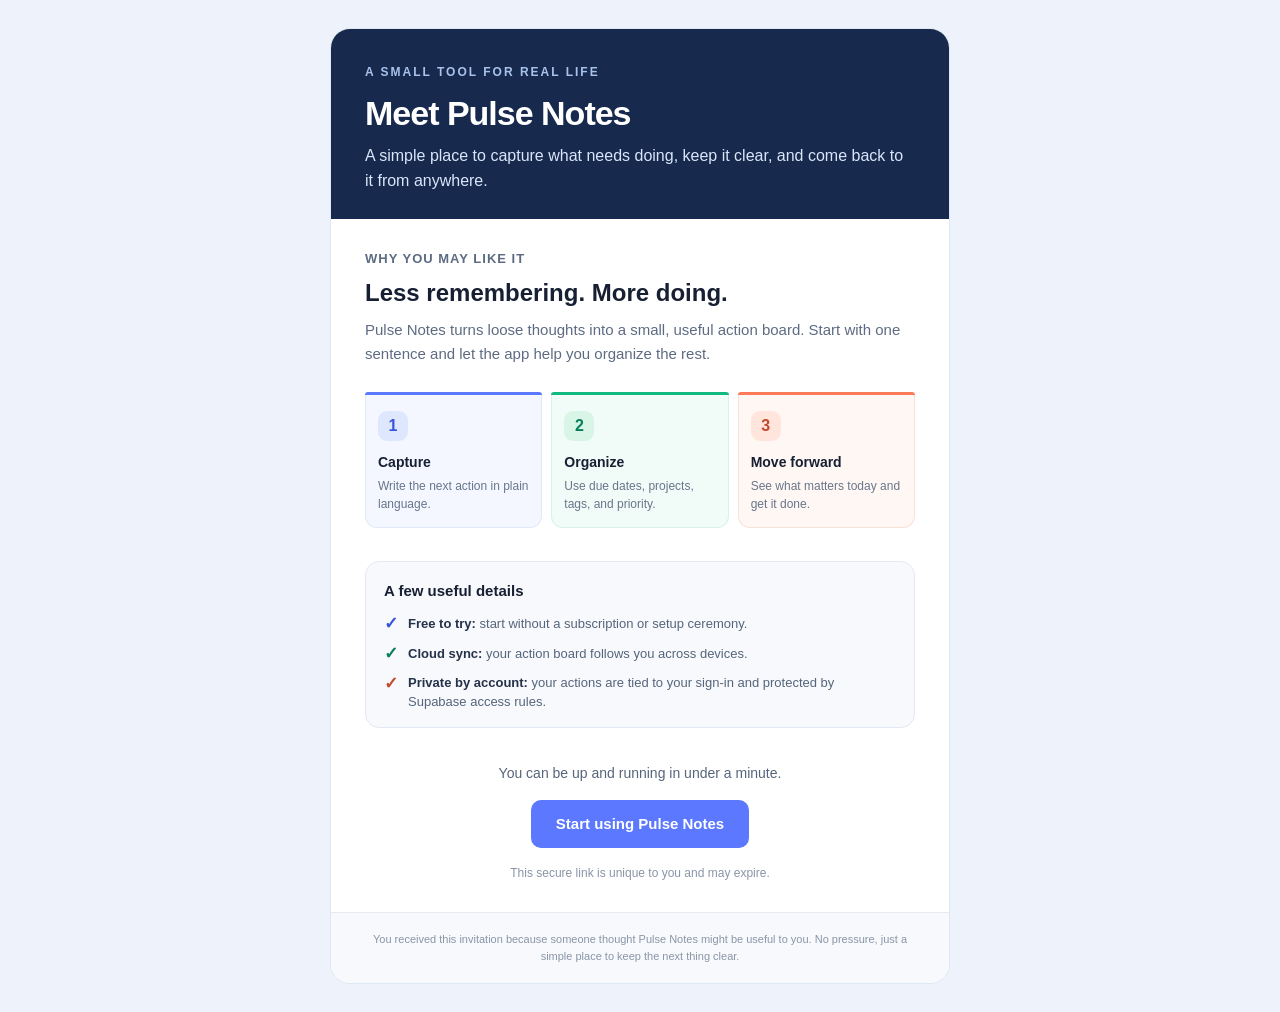
==== invite-email.html @ 82b16ff9 "Add branded Supabase invite email template" ====
<!doctype html>
<html lang="en">
  <head>
    <meta charset="utf-8" />
    <meta name="viewport" content="width=device-width, initial-scale=1" />
    <title>Try Pulse Notes</title>
  </head>
  <body style="margin:0;padding:0;background:#eef3fb;color:#172033;font-family:-apple-system,BlinkMacSystemFont,'Segoe UI',Arial,sans-serif;">
    <div style="display:none;max-height:0;overflow:hidden;opacity:0;">A calm, private action board for keeping the next things in your life moving.</div>
    <table role="presentation" width="100%" cellspacing="0" cellpadding="0" border="0" style="background:#eef3fb;">
      <tr>
        <td align="center" style="padding:28px 12px;">
          <table role="presentation" width="100%" cellspacing="0" cellpadding="0" border="0" style="max-width:620px;background:#ffffff;border:1px solid #dfe7f2;border-radius:20px;overflow:hidden;">
            <tr>
              <td style="padding:34px 34px 26px;background:#172a4d;">
                <div style="font-size:12px;line-height:18px;letter-spacing:2px;text-transform:uppercase;color:#a9c2ec;font-weight:700;">A small tool for real life</div>
                <h1 style="margin:12px 0 10px;color:#ffffff;font-size:34px;line-height:40px;font-weight:750;letter-spacing:-1px;">Meet Pulse Notes</h1>
                <p style="margin:0;color:#d9e6fa;font-size:16px;line-height:25px;">A simple place to capture what needs doing, keep it clear, and come back to it from anywhere.</p>
              </td>
            </tr>
            <tr>
              <td style="padding:30px 34px 8px;">
                <p style="margin:0 0 8px;color:#5d6b82;font-size:13px;line-height:20px;font-weight:700;text-transform:uppercase;letter-spacing:1px;">Why you may like it</p>
                <h2 style="margin:0;color:#172033;font-size:24px;line-height:31px;">Less remembering. More doing.</h2>
                <p style="margin:10px 0 0;color:#5d6b82;font-size:15px;line-height:24px;">Pulse Notes turns loose thoughts into a small, useful action board. Start with one sentence and let the app help you organize the rest.</p>
              </td>
            </tr>
            <tr>
              <td style="padding:18px 34px 8px;">
                <table role="presentation" width="100%" cellspacing="0" cellpadding="0" border="0">
                  <tr>
                    <td width="33.33%" valign="top" style="padding:0 6px 0 0;">
                      <div style="height:3px;background:#5b78ff;border-radius:3px 3px 0 0;"></div>
                      <div style="padding:16px 12px 14px;background:#f4f7ff;border:1px solid #e2e9f8;border-top:0;border-radius:0 0 12px 12px;">
                        <div style="width:30px;height:30px;line-height:30px;text-align:center;background:#dfe7ff;border-radius:9px;color:#3953d6;font-size:16px;font-weight:800;">1</div>
                        <p style="margin:12px 0 5px;color:#172033;font-size:14px;line-height:19px;font-weight:750;">Capture</p>
                        <p style="margin:0;color:#68768b;font-size:12px;line-height:18px;">Write the next action in plain language.</p>
                      </div>
                    </td>
                    <td width="33.33%" valign="top" style="padding:0 3px;">
                      <div style="height:3px;background:#10b981;border-radius:3px 3px 0 0;"></div>
                      <div style="padding:16px 12px 14px;background:#f1fbf7;border:1px solid #d9f1e7;border-top:0;border-radius:0 0 12px 12px;">
                        <div style="width:30px;height:30px;line-height:30px;text-align:center;background:#d8f5e8;border-radius:9px;color:#087f5b;font-size:16px;font-weight:800;">2</div>
                        <p style="margin:12px 0 5px;color:#172033;font-size:14px;line-height:19px;font-weight:750;">Organize</p>
                        <p style="margin:0;color:#68768b;font-size:12px;line-height:18px;">Use due dates, projects, tags, and priority.</p>
                      </div>
                    </td>
                    <td width="33.33%" valign="top" style="padding:0 0 0 6px;">
                      <div style="height:3px;background:#ff7a59;border-radius:3px 3px 0 0;"></div>
                      <div style="padding:16px 12px 14px;background:#fff7f3;border:1px solid #f8e2d8;border-top:0;border-radius:0 0 12px 12px;">
                        <div style="width:30px;height:30px;line-height:30px;text-align:center;background:#ffe5dc;border-radius:9px;color:#c24a2c;font-size:16px;font-weight:800;">3</div>
                        <p style="margin:12px 0 5px;color:#172033;font-size:14px;line-height:19px;font-weight:750;">Move forward</p>
                        <p style="margin:0;color:#68768b;font-size:12px;line-height:18px;">See what matters today and get it done.</p>
                      </div>
                    </td>
                  </tr>
                </table>
              </td>
            </tr>
            <tr>
              <td style="padding:25px 34px 10px;">
                <div style="padding:18px 18px 16px;background:#f7f9fc;border:1px solid #e3e9f2;border-radius:14px;">
                  <p style="margin:0 0 12px;color:#172033;font-size:15px;line-height:21px;font-weight:750;">A few useful details</p>
                  <table role="presentation" width="100%" cellspacing="0" cellpadding="0" border="0">
                    <tr>
                      <td valign="top" width="24" style="padding-bottom:9px;color:#3953d6;font-size:17px;font-weight:800;">✓</td>
                      <td style="padding-bottom:9px;color:#56657b;font-size:13px;line-height:19px;"><strong style="color:#25324a;">Free to try:</strong> start without a subscription or setup ceremony.</td>
                    </tr>
                    <tr>
                      <td valign="top" width="24" style="padding-bottom:9px;color:#087f5b;font-size:17px;font-weight:800;">✓</td>
                      <td style="padding-bottom:9px;color:#56657b;font-size:13px;line-height:19px;"><strong style="color:#25324a;">Cloud sync:</strong> your action board follows you across devices.</td>
                    </tr>
                    <tr>
                      <td valign="top" width="24" style="color:#c24a2c;font-size:17px;font-weight:800;">✓</td>
                      <td style="color:#56657b;font-size:13px;line-height:19px;"><strong style="color:#25324a;">Private by account:</strong> your actions are tied to your sign-in and protected by Supabase access rules.</td>
                    </tr>
                  </table>
                </div>
              </td>
            </tr>
            <tr>
              <td align="center" style="padding:24px 34px 30px;">
                <p style="margin:0 0 16px;color:#56657b;font-size:14px;line-height:22px;">You can be up and running in under a minute.</p>
                <a href="{{ .ConfirmationURL }}" style="display:inline-block;padding:14px 25px;background:#5b78ff;color:#ffffff;border-radius:10px;font-size:15px;line-height:20px;font-weight:750;text-decoration:none;">Start using Pulse Notes</a>
                <p style="margin:16px 0 0;color:#8995a7;font-size:12px;line-height:18px;">This secure link is unique to you and may expire.</p>
              </td>
            </tr>
            <tr>
              <td style="padding:18px 34px;background:#f7f9fc;border-top:1px solid #e6ebf2;">
                <p style="margin:0;color:#8995a7;font-size:11px;line-height:17px;text-align:center;">You received this invitation because someone thought Pulse Notes might be useful to you. No pressure, just a simple place to keep the next thing clear.</p>
              </td>
            </tr>
          </table>
        </td>
      </tr>
    </table>
  </body>
</html>
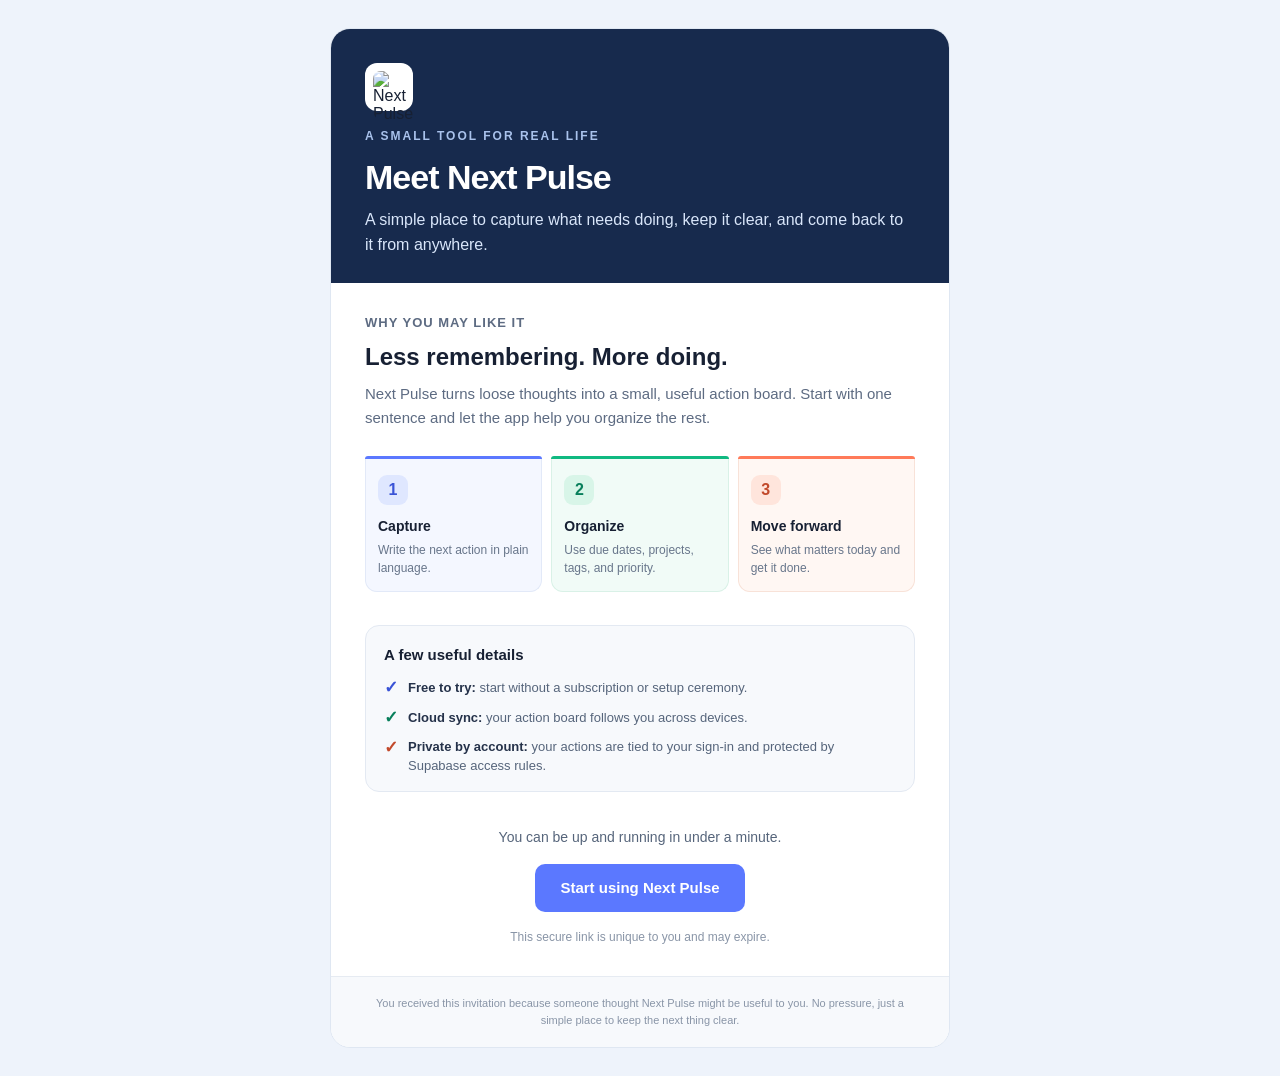
==== commit d4074d34: "Rebrand: Pulse Notes → Next Pulse, add branded logo assets, update domain to nextpulse.vetchalabs.co" ====
--- a/invite-email.html
+++ b/invite-email.html
@@ -3,7 +3,7 @@
   <head>
     <meta charset="utf-8" />
     <meta name="viewport" content="width=device-width, initial-scale=1" />
-    <title>Try Pulse Notes</title>
+    <title>Try Next Pulse</title>
   </head>
   <body style="margin:0;padding:0;background:#eef3fb;color:#172033;font-family:-apple-system,BlinkMacSystemFont,'Segoe UI',Arial,sans-serif;">
     <div style="display:none;max-height:0;overflow:hidden;opacity:0;">A calm, private action board for keeping the next things in your life moving.</div>
@@ -13,8 +13,11 @@
           <table role="presentation" width="100%" cellspacing="0" cellpadding="0" border="0" style="max-width:620px;background:#ffffff;border:1px solid #dfe7f2;border-radius:20px;overflow:hidden;">
             <tr>
               <td style="padding:34px 34px 26px;background:#172a4d;">
+                <div style="width:48px;height:48px;background:#ffffff;border-radius:12px;padding:8px;margin-bottom:16px;box-sizing:border-box;">
+                  <img src="https://nextpulse.vetchalabs.com/icons/icon-192.png" width="48" height="48" alt="Next Pulse" style="display:block;width:48px;height:48px;border-radius:8px;" />
+                </div>
                 <div style="font-size:12px;line-height:18px;letter-spacing:2px;text-transform:uppercase;color:#a9c2ec;font-weight:700;">A small tool for real life</div>
-                <h1 style="margin:12px 0 10px;color:#ffffff;font-size:34px;line-height:40px;font-weight:750;letter-spacing:-1px;">Meet Pulse Notes</h1>
+                <h1 style="margin:12px 0 10px;color:#ffffff;font-size:34px;line-height:40px;font-weight:750;letter-spacing:-1px;">Meet Next Pulse</h1>
                 <p style="margin:0;color:#d9e6fa;font-size:16px;line-height:25px;">A simple place to capture what needs doing, keep it clear, and come back to it from anywhere.</p>
               </td>
             </tr>
@@ -22,7 +25,7 @@
               <td style="padding:30px 34px 8px;">
                 <p style="margin:0 0 8px;color:#5d6b82;font-size:13px;line-height:20px;font-weight:700;text-transform:uppercase;letter-spacing:1px;">Why you may like it</p>
                 <h2 style="margin:0;color:#172033;font-size:24px;line-height:31px;">Less remembering. More doing.</h2>
-                <p style="margin:10px 0 0;color:#5d6b82;font-size:15px;line-height:24px;">Pulse Notes turns loose thoughts into a small, useful action board. Start with one sentence and let the app help you organize the rest.</p>
+                <p style="margin:10px 0 0;color:#5d6b82;font-size:15px;line-height:24px;">Next Pulse turns loose thoughts into a small, useful action board. Start with one sentence and let the app help you organize the rest.</p>
               </td>
             </tr>
             <tr>
@@ -81,13 +84,13 @@
             <tr>
               <td align="center" style="padding:24px 34px 30px;">
                 <p style="margin:0 0 16px;color:#56657b;font-size:14px;line-height:22px;">You can be up and running in under a minute.</p>
-                <a href="{{ .ConfirmationURL }}" style="display:inline-block;padding:14px 25px;background:#5b78ff;color:#ffffff;border-radius:10px;font-size:15px;line-height:20px;font-weight:750;text-decoration:none;">Start using Pulse Notes</a>
+                <a href="{{ .ConfirmationURL }}" style="display:inline-block;padding:14px 25px;background:#5b78ff;color:#ffffff;border-radius:10px;font-size:15px;line-height:20px;font-weight:750;text-decoration:none;">Start using Next Pulse</a>
                 <p style="margin:16px 0 0;color:#8995a7;font-size:12px;line-height:18px;">This secure link is unique to you and may expire.</p>
               </td>
             </tr>
             <tr>
               <td style="padding:18px 34px;background:#f7f9fc;border-top:1px solid #e6ebf2;">
-                <p style="margin:0;color:#8995a7;font-size:11px;line-height:17px;text-align:center;">You received this invitation because someone thought Pulse Notes might be useful to you. No pressure, just a simple place to keep the next thing clear.</p>
+                <p style="margin:0;color:#8995a7;font-size:11px;line-height:17px;text-align:center;">You received this invitation because someone thought Next Pulse might be useful to you. No pressure, just a simple place to keep the next thing clear.</p>
               </td>
             </tr>
           </table>
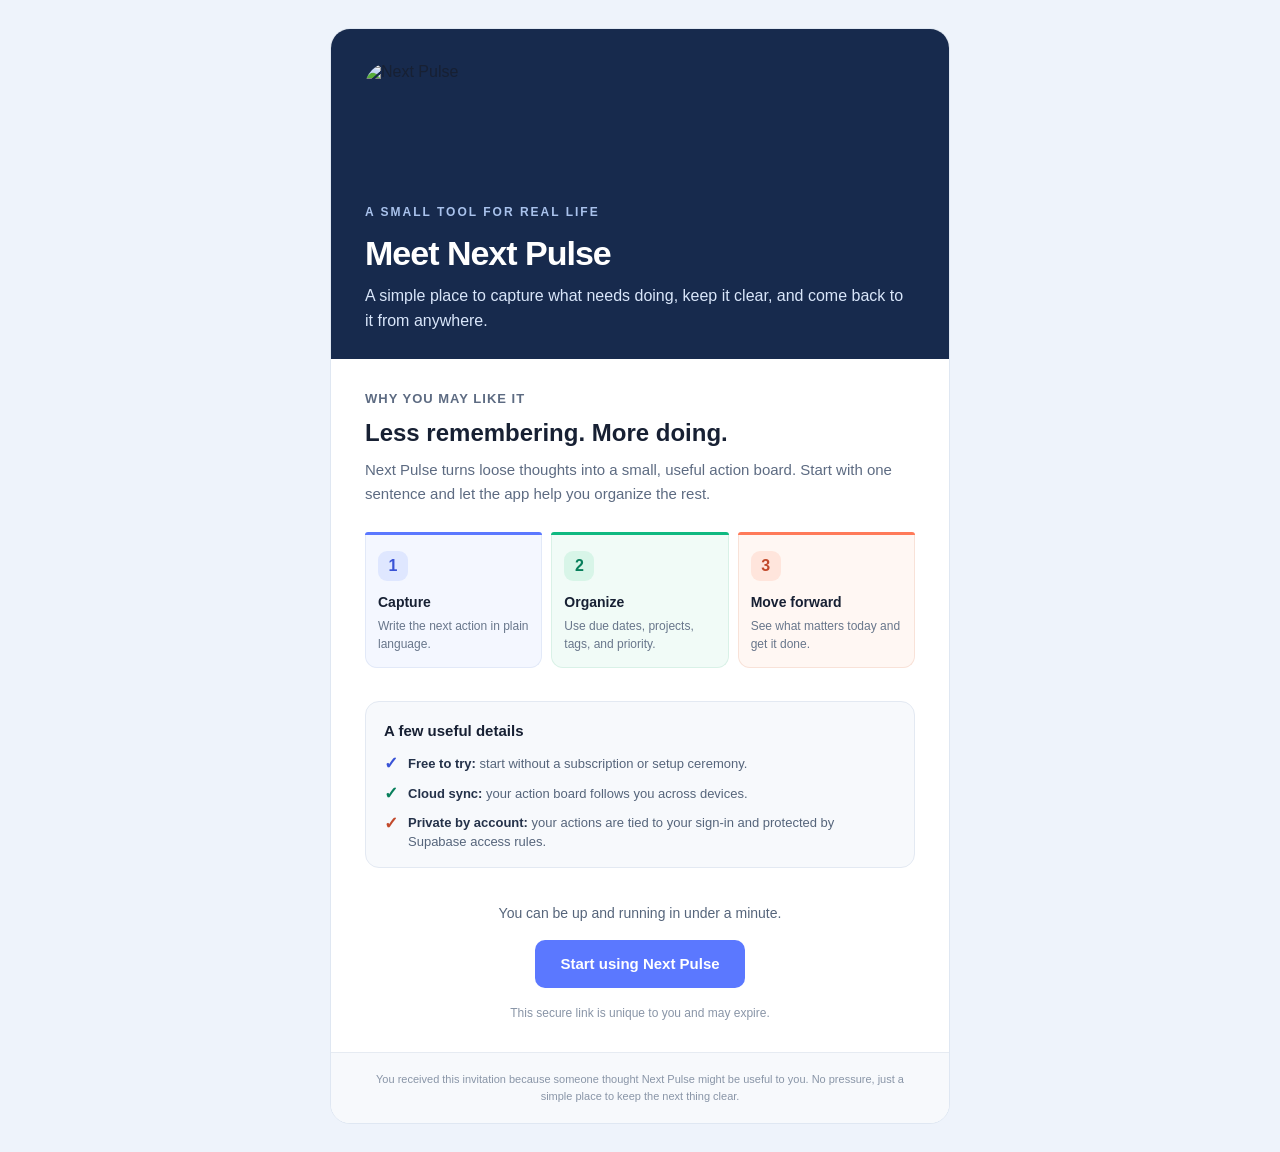
==== commit 62382a19: "Regenerate all icons from brandicon.png source; update email templates with new brand-mark" ====
--- a/invite-email.html
+++ b/invite-email.html
@@ -13,9 +13,7 @@
           <table role="presentation" width="100%" cellspacing="0" cellpadding="0" border="0" style="max-width:620px;background:#ffffff;border:1px solid #dfe7f2;border-radius:20px;overflow:hidden;">
             <tr>
               <td style="padding:34px 34px 26px;background:#172a4d;">
-                <div style="width:48px;height:48px;background:#ffffff;border-radius:12px;padding:8px;margin-bottom:16px;box-sizing:border-box;">
-                  <img src="https://nextpulse.vetchalabs.com/icons/icon-192.png" width="48" height="48" alt="Next Pulse" style="display:block;width:48px;height:48px;border-radius:8px;" />
-                </div>
+                <img src="https://nextpulse.vetchalabs.com/icons/brand-mark.png" width="120" height="120" alt="Next Pulse" style="display:block;margin-bottom:20px;width:120px;height:auto;border-radius:24px;" />
                 <div style="font-size:12px;line-height:18px;letter-spacing:2px;text-transform:uppercase;color:#a9c2ec;font-weight:700;">A small tool for real life</div>
                 <h1 style="margin:12px 0 10px;color:#ffffff;font-size:34px;line-height:40px;font-weight:750;letter-spacing:-1px;">Meet Next Pulse</h1>
                 <p style="margin:0;color:#d9e6fa;font-size:16px;line-height:25px;">A simple place to capture what needs doing, keep it clear, and come back to it from anywhere.</p>
